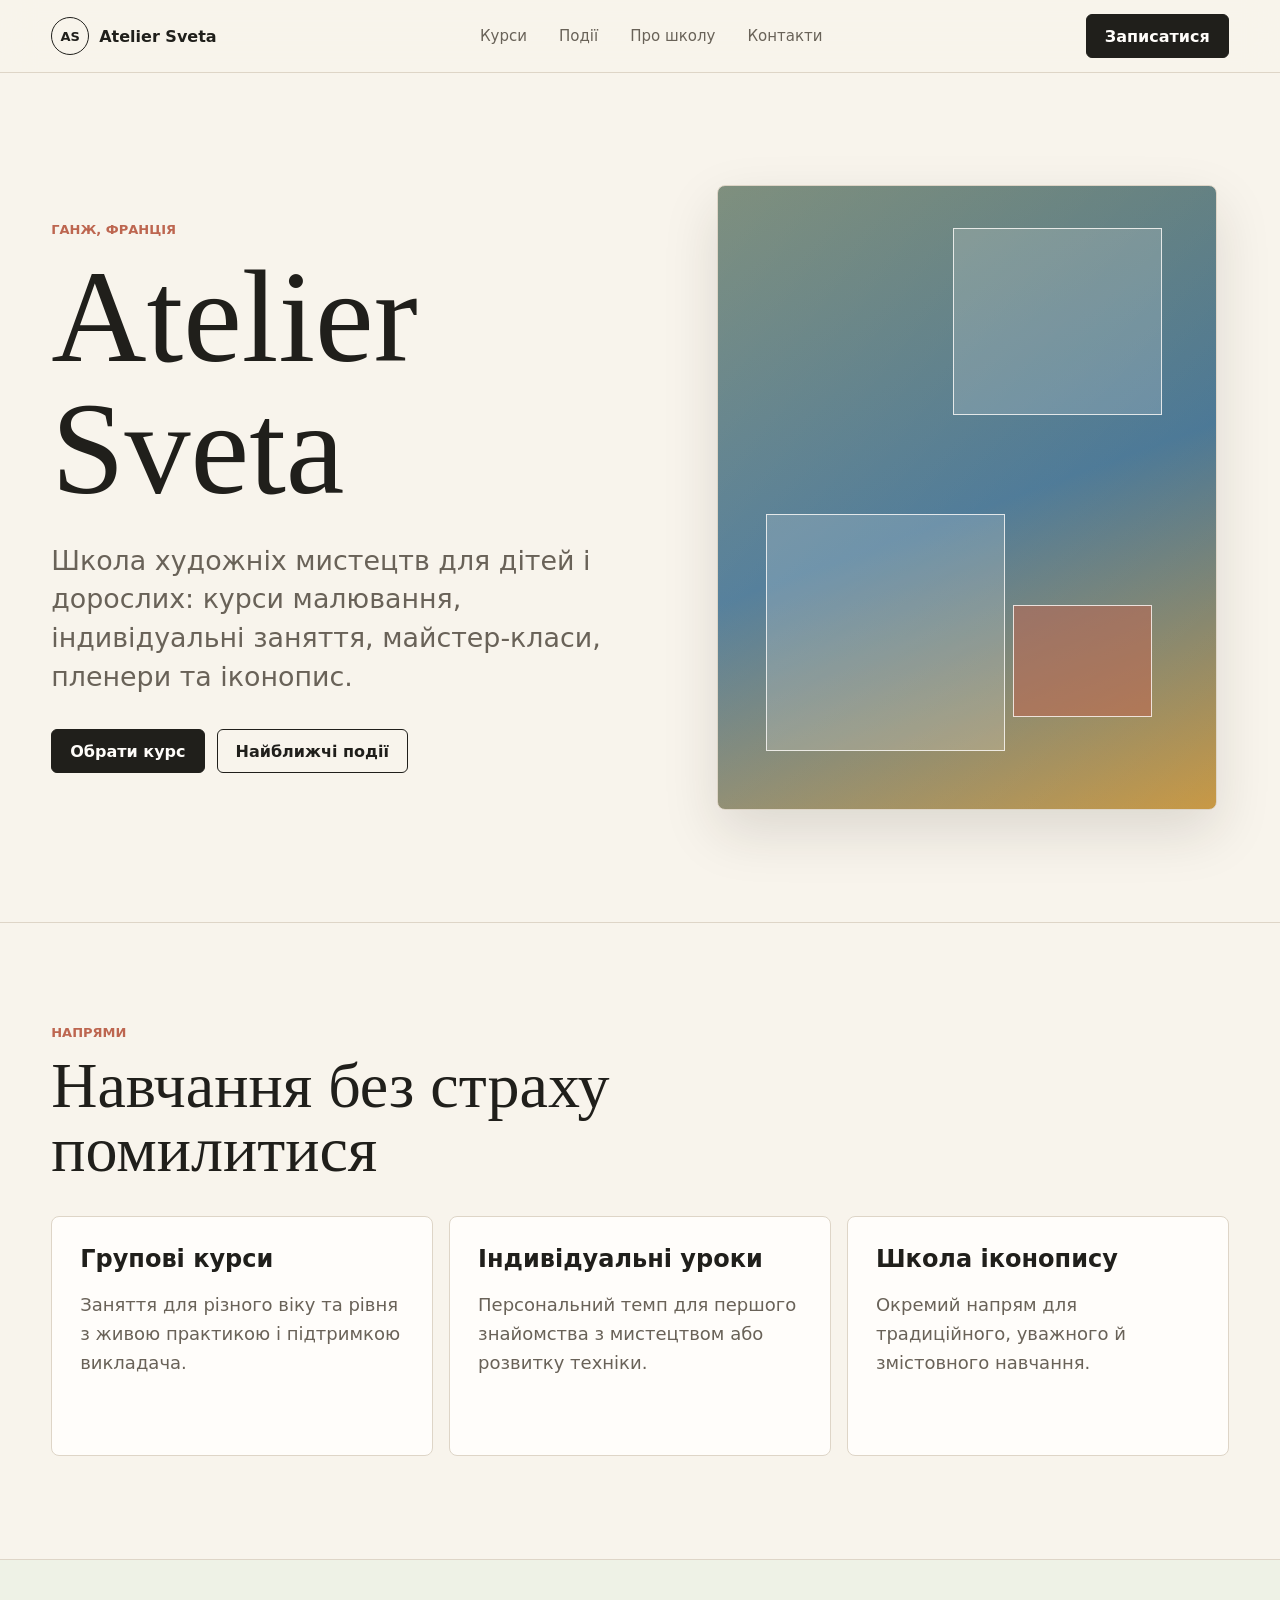
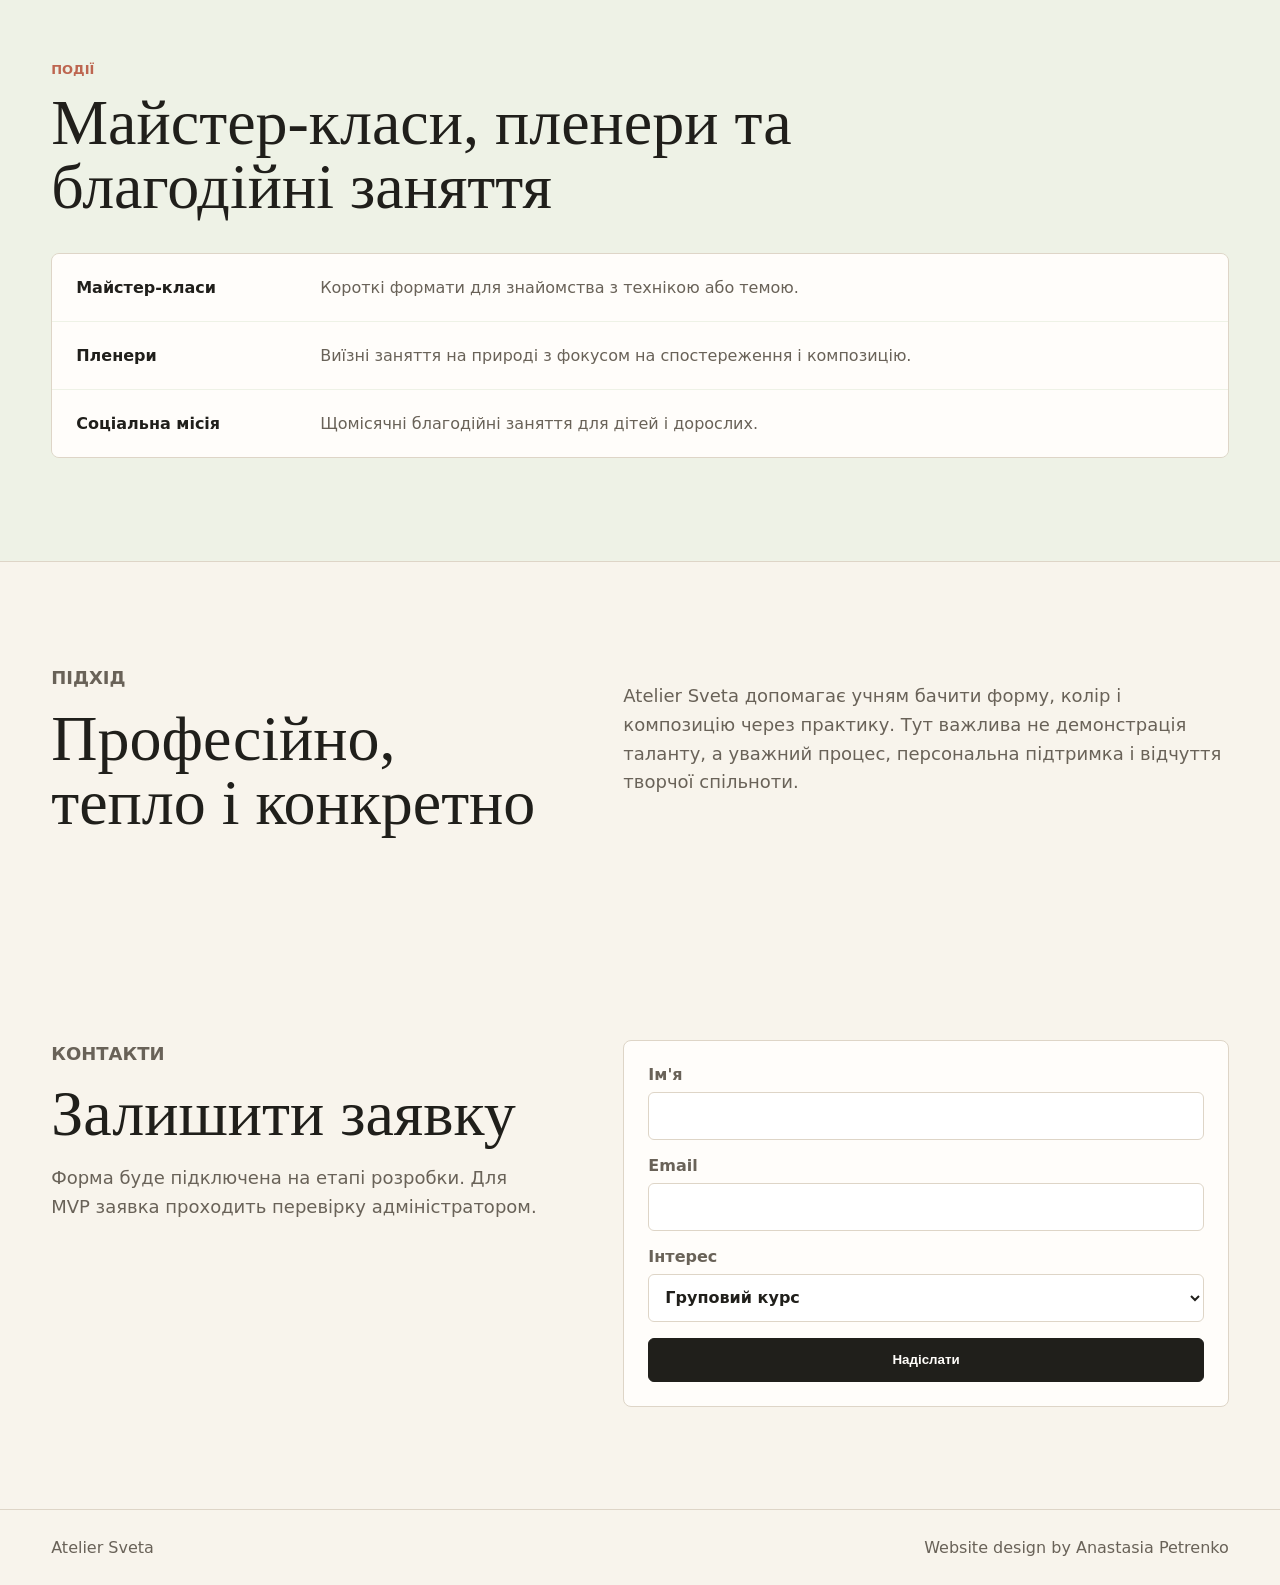
==== site/index.html @ e726e57f "Initial site structure" ====
<!doctype html>
<html lang="uk">
  <head>
    <meta charset="utf-8" />
    <meta name="viewport" content="width=device-width, initial-scale=1" />
    <title>Atelier Sveta | Art School in Ganges</title>
    <meta
      name="description"
      content="Atelier Sveta is an art school in Ganges, France, offering drawing courses, workshops, plein airs, and icon painting."
    />
    <link rel="stylesheet" href="./assets/styles.css" />
  </head>
  <body>
    <header class="site-header">
      <a class="brand" href="#top" aria-label="Atelier Sveta home">
        <span class="brand-mark">AS</span>
        <span>Atelier Sveta</span>
      </a>
      <nav class="main-nav" aria-label="Primary navigation">
        <a href="#courses">Курси</a>
        <a href="#events">Події</a>
        <a href="#about">Про школу</a>
        <a href="#contact">Контакти</a>
      </nav>
      <a class="nav-cta" href="#contact">Записатися</a>
    </header>

    <main id="top">
      <section class="hero">
        <div class="hero-copy">
          <p class="eyebrow">Ганж, Франція</p>
          <h1>Atelier Sveta</h1>
          <p class="lead">
            Школа художніх мистецтв для дітей і дорослих: курси малювання,
            індивідуальні заняття, майстер-класи, пленери та іконопис.
          </p>
          <div class="hero-actions">
            <a class="button primary" href="#courses">Обрати курс</a>
            <a class="button secondary" href="#events">Найближчі події</a>
          </div>
        </div>
        <div class="hero-visual" aria-hidden="true">
          <div class="canvas-card">
            <span></span>
            <span></span>
            <span></span>
          </div>
        </div>
      </section>

      <section class="section" id="courses">
        <div class="section-heading">
          <p class="eyebrow">Напрями</p>
          <h2>Навчання без страху помилитися</h2>
        </div>
        <div class="card-grid">
          <article class="feature-card">
            <h3>Групові курси</h3>
            <p>Заняття для різного віку та рівня з живою практикою і підтримкою викладача.</p>
          </article>
          <article class="feature-card">
            <h3>Індивідуальні уроки</h3>
            <p>Персональний темп для першого знайомства з мистецтвом або розвитку техніки.</p>
          </article>
          <article class="feature-card">
            <h3>Школа іконопису</h3>
            <p>Окремий напрям для традиційного, уважного й змістовного навчання.</p>
          </article>
        </div>
      </section>

      <section class="section band" id="events">
        <div class="section-heading">
          <p class="eyebrow">Події</p>
          <h2>Майстер-класи, пленери та благодійні заняття</h2>
        </div>
        <div class="event-list">
          <article>
            <strong>Майстер-класи</strong>
            <span>Короткі формати для знайомства з технікою або темою.</span>
          </article>
          <article>
            <strong>Пленери</strong>
            <span>Виїзні заняття на природі з фокусом на спостереження і композицію.</span>
          </article>
          <article>
            <strong>Соціальна місія</strong>
            <span>Щомісячні благодійні заняття для дітей і дорослих.</span>
          </article>
        </div>
      </section>

      <section class="section split" id="about">
        <div>
          <p class="eyebrow">Підхід</p>
          <h2>Професійно, тепло і конкретно</h2>
        </div>
        <p>
          Atelier Sveta допомагає учням бачити форму, колір і композицію через
          практику. Тут важлива не демонстрація таланту, а уважний процес,
          персональна підтримка і відчуття творчої спільноти.
        </p>
      </section>

      <section class="section contact" id="contact">
        <div>
          <p class="eyebrow">Контакти</p>
          <h2>Залишити заявку</h2>
          <p>Форма буде підключена на етапі розробки. Для MVP заявка проходить перевірку адміністратором.</p>
        </div>
        <form class="signup-form">
          <label>
            Ім'я
            <input type="text" name="name" autocomplete="name" />
          </label>
          <label>
            Email
            <input type="email" name="email" autocomplete="email" />
          </label>
          <label>
            Інтерес
            <select name="interest">
              <option>Груповий курс</option>
              <option>Індивідуальний урок</option>
              <option>Майстер-клас або пленер</option>
              <option>Іконопис</option>
            </select>
          </label>
          <button type="submit">Надіслати</button>
        </form>
      </section>
    </main>

    <footer class="site-footer">
      <span>Atelier Sveta</span>
      <span>Website design by Anastasia Petrenko</span>
    </footer>
    <script src="./assets/main.js"></script>
  </body>
</html>
---- site/assets/styles.css ----
:root {
  color-scheme: light;
  --paper: #f8f4ec;
  --ink: #201f1b;
  --muted: #696258;
  --line: #ded5c7;
  --sage: #5f745f;
  --clay: #bd6650;
  --ochre: #c99945;
  --blue: #3f6f8f;
  --white: #fffdfa;
  --shadow: 0 22px 55px rgba(42, 34, 24, 0.13);
  font-family: Inter, ui-sans-serif, system-ui, -apple-system, BlinkMacSystemFont, "Segoe UI", sans-serif;
}

* {
  box-sizing: border-box;
}

html {
  scroll-behavior: smooth;
}

body {
  margin: 0;
  background: var(--paper);
  color: var(--ink);
}

a {
  color: inherit;
  text-decoration: none;
}

.site-header {
  position: sticky;
  top: 0;
  z-index: 10;
  display: grid;
  grid-template-columns: auto 1fr auto;
  align-items: center;
  gap: 24px;
  min-height: 72px;
  padding: 14px clamp(18px, 4vw, 56px);
  background: rgba(248, 244, 236, 0.9);
  border-bottom: 1px solid var(--line);
  backdrop-filter: blur(16px);
}

.brand {
  display: inline-flex;
  align-items: center;
  gap: 10px;
  font-weight: 700;
}

.brand-mark {
  display: grid;
  place-items: center;
  width: 38px;
  height: 38px;
  border: 1px solid var(--ink);
  border-radius: 50%;
  font-size: 13px;
}

.main-nav {
  display: flex;
  justify-content: center;
  gap: clamp(14px, 3vw, 32px);
  color: var(--muted);
  font-size: 15px;
}

.nav-cta,
.button,
button {
  display: inline-flex;
  align-items: center;
  justify-content: center;
  min-height: 44px;
  padding: 0 18px;
  border: 1px solid var(--ink);
  border-radius: 6px;
  font-weight: 700;
}

.nav-cta,
.button.primary,
button {
  background: var(--ink);
  color: var(--white);
}

.button.secondary {
  background: transparent;
}

.hero {
  display: grid;
  grid-template-columns: minmax(0, 1.05fr) minmax(320px, 0.95fr);
  gap: clamp(32px, 6vw, 80px);
  align-items: center;
  min-height: calc(100vh - 72px);
  padding: clamp(56px, 9vw, 112px) clamp(18px, 4vw, 56px);
  border-bottom: 1px solid var(--line);
}

.hero h1,
.section h2 {
  margin: 0;
  max-width: 760px;
  font-family: Georgia, "Times New Roman", serif;
  font-weight: 500;
  line-height: 1;
}

.hero h1 {
  font-size: clamp(56px, 12vw, 132px);
}

.section h2 {
  font-size: clamp(34px, 5vw, 68px);
}

.lead {
  max-width: 680px;
  color: var(--muted);
  font-size: clamp(19px, 2.1vw, 28px);
  line-height: 1.45;
}

.eyebrow {
  margin: 0 0 14px;
  color: var(--clay);
  font-size: 13px;
  font-weight: 800;
  letter-spacing: 0;
  text-transform: uppercase;
}

.hero-actions {
  display: flex;
  flex-wrap: wrap;
  gap: 12px;
  margin-top: 32px;
}

.hero-visual {
  display: grid;
  place-items: center;
  min-height: 420px;
}

.canvas-card {
  position: relative;
  width: min(100%, 500px);
  aspect-ratio: 4 / 5;
  overflow: hidden;
  border: 1px solid var(--line);
  border-radius: 8px;
  background:
    linear-gradient(135deg, rgba(255, 253, 250, 0.2), rgba(255, 253, 250, 0)),
    linear-gradient(160deg, var(--sage), var(--blue) 52%, var(--ochre));
  box-shadow: var(--shadow);
}

.canvas-card span {
  position: absolute;
  border: 1px solid rgba(255, 253, 250, 0.8);
  background: rgba(255, 253, 250, 0.16);
}

.canvas-card span:nth-child(1) {
  inset: 42px 54px auto auto;
  width: 42%;
  height: 30%;
}

.canvas-card span:nth-child(2) {
  left: 48px;
  bottom: 58px;
  width: 48%;
  height: 38%;
}

.canvas-card span:nth-child(3) {
  right: 64px;
  bottom: 92px;
  width: 28%;
  height: 18%;
  background: rgba(189, 102, 80, 0.55);
}

.section {
  padding: clamp(56px, 8vw, 104px) clamp(18px, 4vw, 56px);
}

.section-heading {
  max-width: 900px;
  margin-bottom: 34px;
}

.card-grid {
  display: grid;
  grid-template-columns: repeat(3, minmax(0, 1fr));
  gap: 16px;
}

.feature-card {
  min-height: 240px;
  padding: 28px;
  border: 1px solid var(--line);
  border-radius: 8px;
  background: var(--white);
}

.feature-card h3 {
  margin: 0 0 14px;
  font-size: 24px;
}

.feature-card p,
.split p,
.contact p {
  color: var(--muted);
  font-size: 18px;
  line-height: 1.6;
}

.band {
  background: #eef2e6;
  border-block: 1px solid var(--line);
}

.event-list {
  display: grid;
  gap: 1px;
  overflow: hidden;
  border: 1px solid var(--line);
  border-radius: 8px;
}

.event-list article {
  display: grid;
  grid-template-columns: 220px 1fr;
  gap: 24px;
  padding: 24px;
  background: var(--white);
}

.event-list span {
  color: var(--muted);
}

.split,
.contact {
  display: grid;
  grid-template-columns: minmax(0, 0.9fr) minmax(280px, 1.1fr);
  gap: clamp(28px, 6vw, 80px);
  align-items: start;
}

.signup-form {
  display: grid;
  gap: 16px;
  padding: 24px;
  border: 1px solid var(--line);
  border-radius: 8px;
  background: var(--white);
}

label {
  display: grid;
  gap: 8px;
  color: var(--muted);
  font-weight: 700;
}

input,
select {
  width: 100%;
  min-height: 48px;
  padding: 0 12px;
  border: 1px solid var(--line);
  border-radius: 6px;
  background: #fff;
  color: var(--ink);
  font: inherit;
}

.site-footer {
  display: flex;
  justify-content: space-between;
  gap: 16px;
  padding: 28px clamp(18px, 4vw, 56px);
  border-top: 1px solid var(--line);
  color: var(--muted);
}

@media (max-width: 820px) {
  .site-header {
    grid-template-columns: 1fr auto;
  }

  .main-nav {
    display: none;
  }

  .hero,
  .split,
  .contact,
  .card-grid {
    grid-template-columns: 1fr;
  }

  .hero {
    min-height: auto;
  }

  .hero-visual {
    min-height: 300px;
  }

  .event-list article {
    grid-template-columns: 1fr;
    gap: 8px;
  }

  .site-footer {
    flex-direction: column;
  }
}
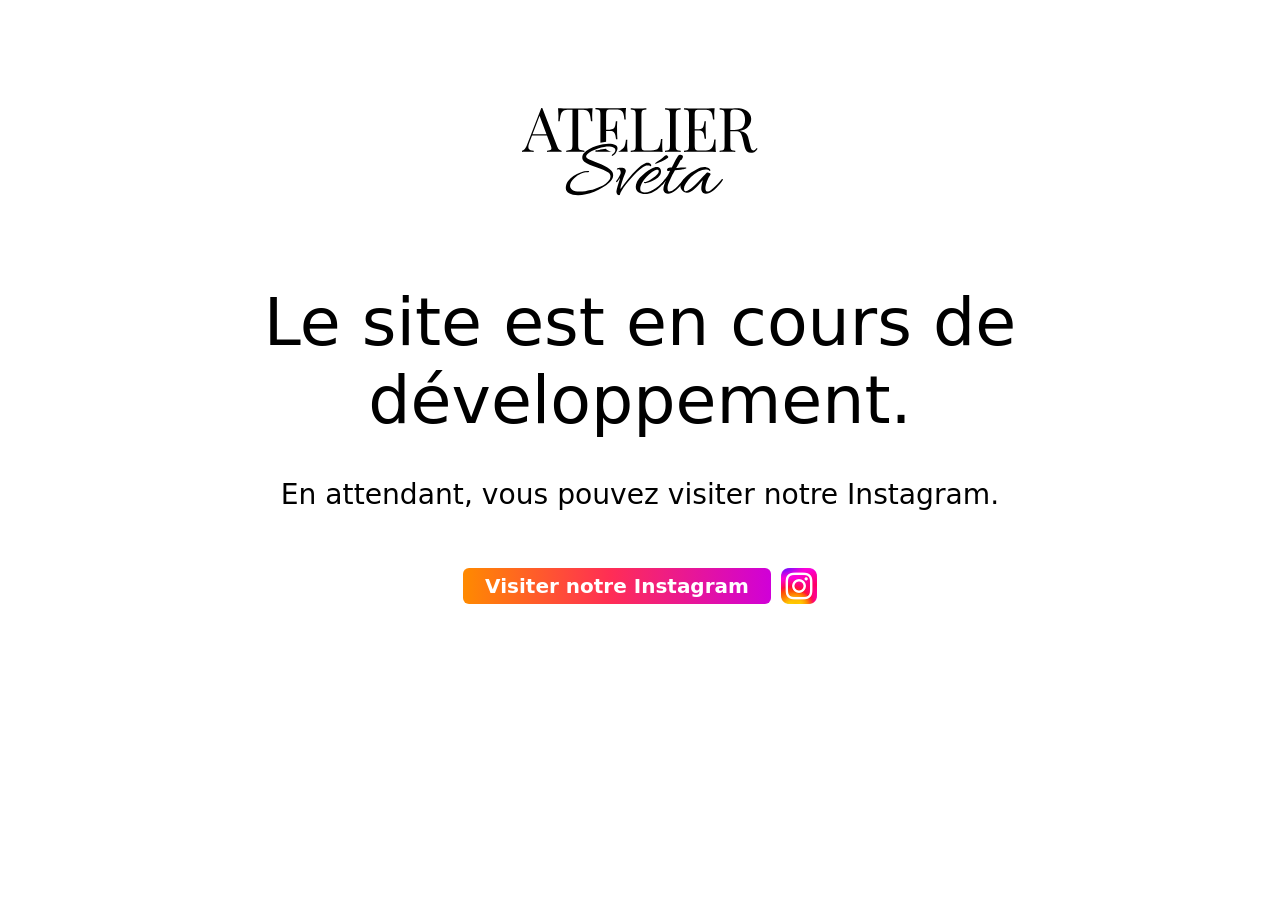
==== commit fdea4a9e: "Add production coming soon page" ====
--- a/site/index.html
+++ b/site/index.html
@@ -1,141 +1,39 @@
 <!doctype html>
-<html lang="uk">
+<html lang="fr">
   <head>
     <meta charset="utf-8" />
     <meta name="viewport" content="width=device-width, initial-scale=1" />
-    <title>Atelier Sveta | Art School in Ganges</title>
+    <title>Atelier Sveta | Site en cours de développement</title>
     <meta
       name="description"
-      content="Atelier Sveta is an art school in Ganges, France, offering drawing courses, workshops, plein airs, and icon painting."
+      content="Le site Atelier Sveta est en cours de développement. En attendant, vous pouvez visiter notre Instagram."
     />
     <link rel="stylesheet" href="./assets/styles.css" />
   </head>
-  <body>
-    <header class="site-header">
-      <a class="brand" href="#top" aria-label="Atelier Sveta home">
-        <span class="brand-mark">AS</span>
-        <span>Atelier Sveta</span>
-      </a>
-      <nav class="main-nav" aria-label="Primary navigation">
-        <a href="#courses">Курси</a>
-        <a href="#events">Події</a>
-        <a href="#about">Про школу</a>
-        <a href="#contact">Контакти</a>
-      </nav>
-      <a class="nav-cta" href="#contact">Записатися</a>
-    </header>
+  <body class="coming-soon-page">
+    <main class="coming-soon" aria-labelledby="coming-soon-title">
+      <img
+        class="coming-soon-logo"
+        src="./assets/atelier-sveta-logo.svg"
+        alt="Atelier Sveta"
+        width="267"
+        height="99"
+      />
 
-    <main id="top">
-      <section class="hero">
-        <div class="hero-copy">
-          <p class="eyebrow">Ганж, Франція</p>
-          <h1>Atelier Sveta</h1>
-          <p class="lead">
-            Школа художніх мистецтв для дітей і дорослих: курси малювання,
-            індивідуальні заняття, майстер-класи, пленери та іконопис.
-          </p>
-          <div class="hero-actions">
-            <a class="button primary" href="#courses">Обрати курс</a>
-            <a class="button secondary" href="#events">Найближчі події</a>
-          </div>
-        </div>
-        <div class="hero-visual" aria-hidden="true">
-          <div class="canvas-card">
-            <span></span>
-            <span></span>
-            <span></span>
-          </div>
-        </div>
-      </section>
-
-      <section class="section" id="courses">
-        <div class="section-heading">
-          <p class="eyebrow">Напрями</p>
-          <h2>Навчання без страху помилитися</h2>
-        </div>
-        <div class="card-grid">
-          <article class="feature-card">
-            <h3>Групові курси</h3>
-            <p>Заняття для різного віку та рівня з живою практикою і підтримкою викладача.</p>
-          </article>
-          <article class="feature-card">
-            <h3>Індивідуальні уроки</h3>
-            <p>Персональний темп для першого знайомства з мистецтвом або розвитку техніки.</p>
-          </article>
-          <article class="feature-card">
-            <h3>Школа іконопису</h3>
-            <p>Окремий напрям для традиційного, уважного й змістовного навчання.</p>
-          </article>
-        </div>
-      </section>
-
-      <section class="section band" id="events">
-        <div class="section-heading">
-          <p class="eyebrow">Події</p>
-          <h2>Майстер-класи, пленери та благодійні заняття</h2>
-        </div>
-        <div class="event-list">
-          <article>
-            <strong>Майстер-класи</strong>
-            <span>Короткі формати для знайомства з технікою або темою.</span>
-          </article>
-          <article>
-            <strong>Пленери</strong>
-            <span>Виїзні заняття на природі з фокусом на спостереження і композицію.</span>
-          </article>
-          <article>
-            <strong>Соціальна місія</strong>
-            <span>Щомісячні благодійні заняття для дітей і дорослих.</span>
-          </article>
-        </div>
-      </section>
-
-      <section class="section split" id="about">
-        <div>
-          <p class="eyebrow">Підхід</p>
-          <h2>Професійно, тепло і конкретно</h2>
-        </div>
-        <p>
-          Atelier Sveta допомагає учням бачити форму, колір і композицію через
-          практику. Тут важлива не демонстрація таланту, а уважний процес,
-          персональна підтримка і відчуття творчої спільноти.
-        </p>
-      </section>
-
-      <section class="section contact" id="contact">
-        <div>
-          <p class="eyebrow">Контакти</p>
-          <h2>Залишити заявку</h2>
-          <p>Форма буде підключена на етапі розробки. Для MVP заявка проходить перевірку адміністратором.</p>
-        </div>
-        <form class="signup-form">
-          <label>
-            Ім'я
-            <input type="text" name="name" autocomplete="name" />
-          </label>
-          <label>
-            Email
-            <input type="email" name="email" autocomplete="email" />
-          </label>
-          <label>
-            Інтерес
-            <select name="interest">
-              <option>Груповий курс</option>
-              <option>Індивідуальний урок</option>
-              <option>Майстер-клас або пленер</option>
-              <option>Іконопис</option>
-            </select>
-          </label>
-          <button type="submit">Надіслати</button>
-        </form>
+      <section class="coming-soon-copy">
+        <h1 id="coming-soon-title">Le site est en cours de développement.</h1>
+        <p>En attendant, vous pouvez visiter notre Instagram.</p>
+        <a
+          class="instagram-link"
+          href="https://www.instagram.com/atelier_sveta/"
+          target="_blank"
+          rel="noopener noreferrer"
+        >
+          <span>Visiter notre Instagram</span>
+          <img src="./assets/instagram-logo.png" alt="" width="36" height="36" />
+        </a>
       </section>
     </main>
-
-    <footer class="site-footer">
-      <span>Atelier Sveta</span>
-      <span>Website design by Anastasia Petrenko</span>
-    </footer>
-    <script src="./assets/main.js"></script>
   </body>
 </html>
 
--- a/site/assets/styles.css
+++ b/site/assets/styles.css
@@ -332,3 +332,107 @@
   }
 }
 
+.coming-soon-page {
+  min-height: 100vh;
+  background: #fff;
+  color: #000;
+}
+
+.coming-soon {
+  display: grid;
+  grid-template-rows: auto 1fr;
+  justify-items: center;
+  min-height: 100vh;
+  padding: clamp(72px, 12vh, 126px) 24px 64px;
+  text-align: center;
+}
+
+.coming-soon-logo {
+  display: block;
+  width: clamp(190px, 18.5vw, 267px);
+  height: auto;
+}
+
+.coming-soon-copy {
+  align-self: center;
+  display: grid;
+  justify-items: center;
+  gap: clamp(24px, 3vw, 36px);
+  transform: translateY(-8vh);
+}
+
+.coming-soon-copy h1 {
+  max-width: 760px;
+  margin: 0;
+  font-size: clamp(42px, 5.2vw, 82px);
+  font-weight: 400;
+  line-height: 1.17;
+  letter-spacing: 0;
+}
+
+.coming-soon-copy p {
+  margin: 0;
+  font-size: clamp(20px, 2.2vw, 30px);
+  line-height: 1.35;
+}
+
+.instagram-link {
+  display: inline-grid;
+  grid-template-columns: auto 36px;
+  align-items: center;
+  gap: 10px;
+  min-height: 36px;
+  margin-top: 18px;
+  color: #fff;
+  font-size: 20px;
+  font-weight: 700;
+  line-height: 1;
+}
+
+.instagram-link span {
+  display: inline-flex;
+  align-items: center;
+  min-height: 36px;
+  padding: 0 22px;
+  border-radius: 6px;
+  background: linear-gradient(90deg, #ff8a00 0%, #ff2d55 48%, #d000d8 100%);
+}
+
+.instagram-link img {
+  display: block;
+  width: 36px;
+  height: 36px;
+}
+
+@media (max-width: 640px) {
+  .coming-soon {
+    padding-top: 72px;
+  }
+
+  .coming-soon-copy {
+    transform: translateY(-4vh);
+  }
+
+  .coming-soon-copy h1 {
+    max-width: 330px;
+  }
+
+  .coming-soon-copy p {
+    max-width: 330px;
+  }
+
+  .instagram-link {
+    grid-template-columns: auto 34px;
+    font-size: 15px;
+  }
+
+  .instagram-link span {
+    min-height: 34px;
+    padding: 0 14px;
+  }
+
+  .instagram-link img {
+    width: 34px;
+    height: 34px;
+  }
+}
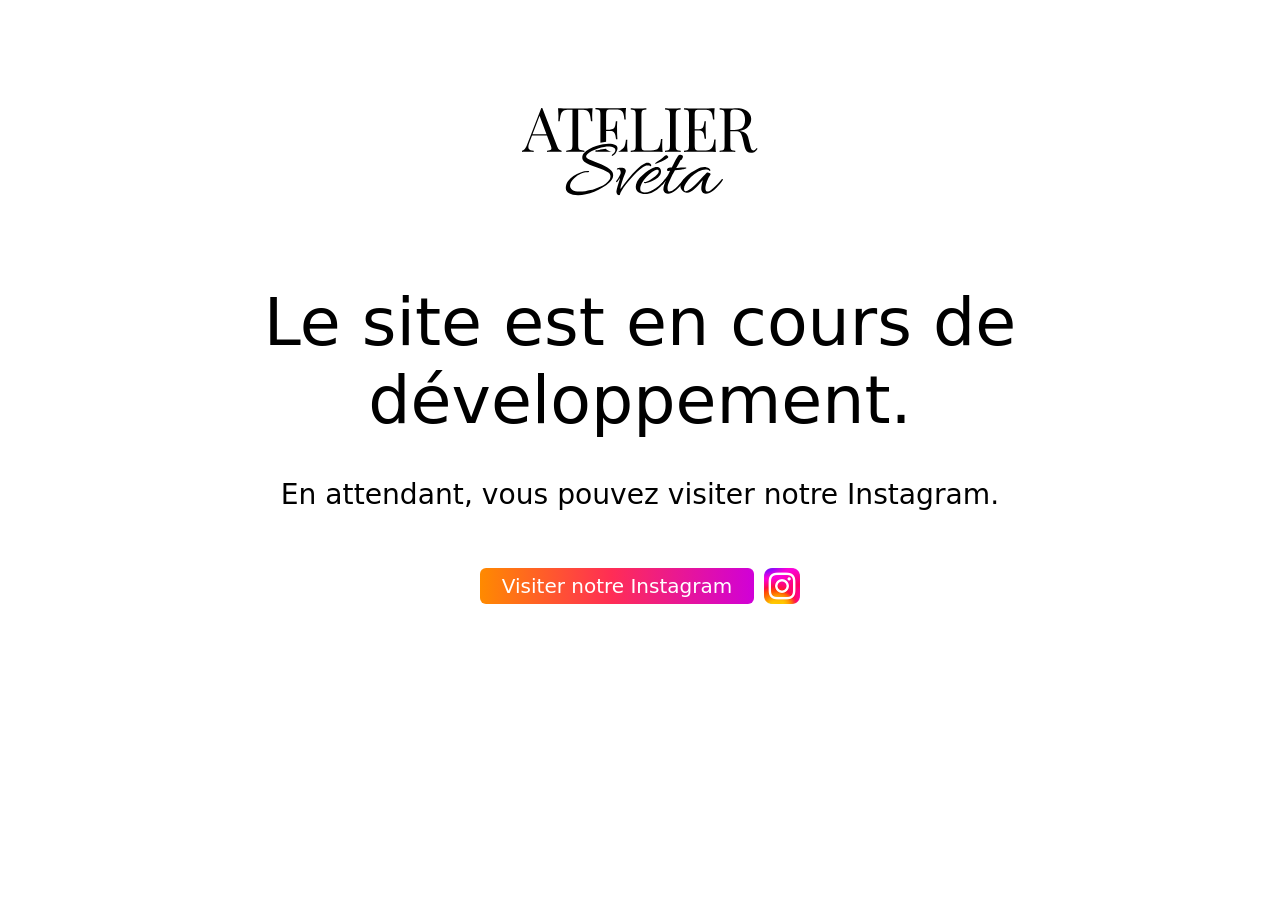
==== commit 00519a82: "Update Instagram link" ====
--- a/site/index.html
+++ b/site/index.html
@@ -25,7 +25,7 @@
         <p>En attendant, vous pouvez visiter notre Instagram.</p>
         <a
           class="instagram-link"
-          href="https://www.instagram.com/atelier_sveta/"
+          href="https://www.instagram.com/atelier.sveta.causse/"
           target="_blank"
           rel="noopener noreferrer"
         >
@@ -36,4 +36,3 @@
     </main>
   </body>
 </html>
-
--- a/site/assets/styles.css
+++ b/site/assets/styles.css
@@ -385,8 +385,9 @@
   margin-top: 18px;
   color: #fff;
   font-size: 20px;
-  font-weight: 700;
+  font-weight: 500;
   line-height: 1;
+  transition: transform 180ms ease;
 }
 
 .instagram-link span {
@@ -396,12 +397,39 @@
   padding: 0 22px;
   border-radius: 6px;
   background: linear-gradient(90deg, #ff8a00 0%, #ff2d55 48%, #d000d8 100%);
+  box-shadow: 0 8px 20px rgba(208, 0, 216, 0);
+  transition:
+    box-shadow 180ms ease,
+    filter 180ms ease;
 }
 
 .instagram-link img {
   display: block;
   width: 36px;
   height: 36px;
+  transition: transform 180ms ease;
+}
+
+.instagram-link:hover {
+  transform: translateY(-2px);
+}
+
+.instagram-link:hover span {
+  filter: saturate(1.12) brightness(1.03);
+  box-shadow: 0 10px 24px rgba(208, 0, 216, 0.22);
+}
+
+.instagram-link:hover img {
+  transform: rotate(4deg) scale(1.06);
+}
+
+.instagram-link:active {
+  transform: translateY(0) scale(0.98);
+}
+
+.instagram-link:focus-visible {
+  outline: 2px solid #000;
+  outline-offset: 6px;
 }
 
 @media (max-width: 640px) {
